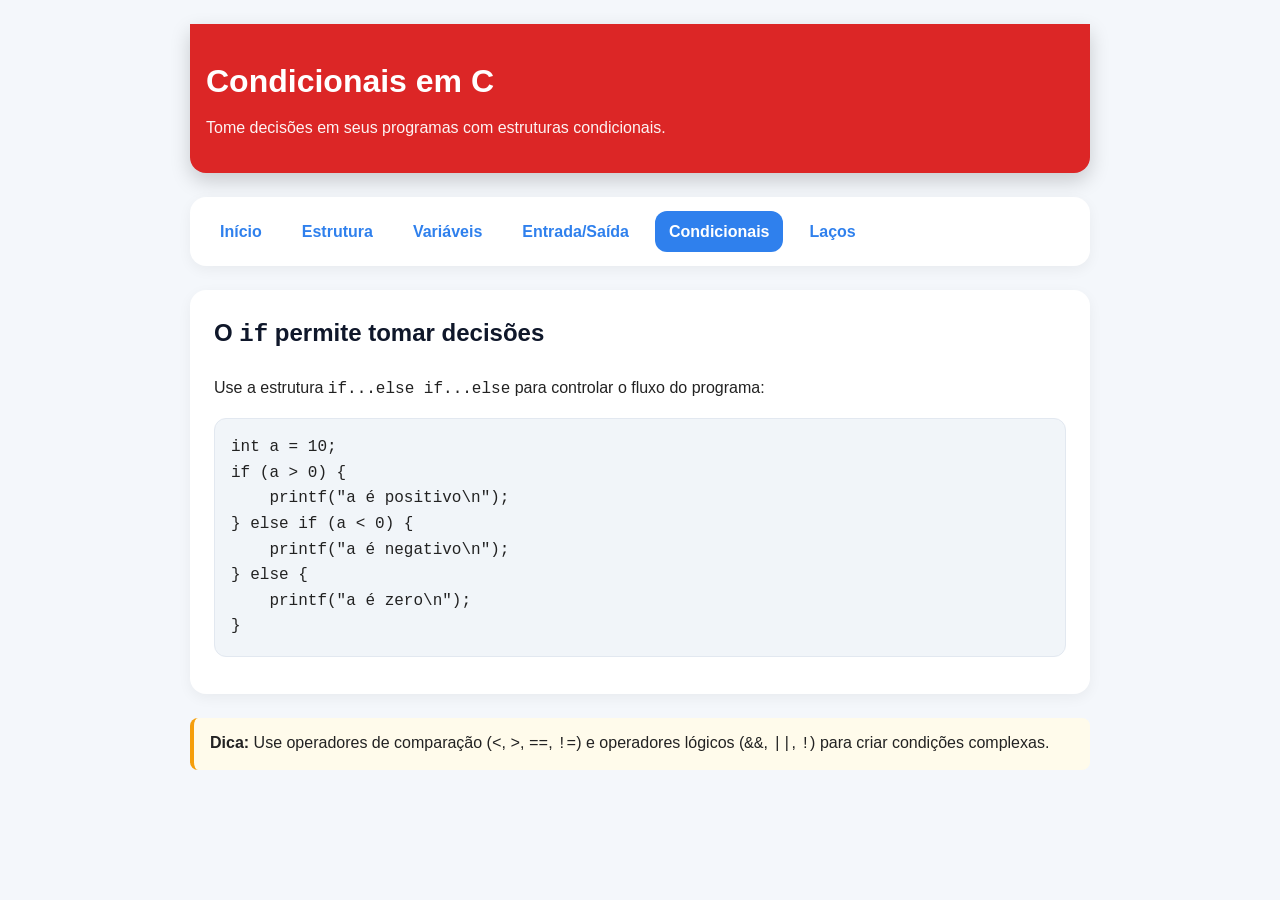
==== condicionais.html @ 55a341fa "Devidindo conteudo em paginas" ====
<!DOCTYPE html>
<html lang="pt-BR">
    <head>
        <meta charset="utf-8">
        <meta name="viewport" content="width=device-width, initial-scale=1.0">
        <title>Programação em C - Condicionais</title>
        <link rel="stylesheet" href="estilo.css">
    </head>
    <body>
        <div class="container">
            <header class="condicional-header">
                <h1>Condicionais em C</h1>
                <p>Tome decisões em seus programas com estruturas condicionais.</p>
            </header>
            <nav class="navbar">
                <a href="index.html" class="nav-link">Início</a>
                <a href="estrutura.html" class="nav-link">Estrutura</a>
                <a href="variaveis.html" class="nav-link">Variáveis</a>
                <a href="entradasaida.html" class="nav-link">Entrada/Saída</a>
                <a href="condicionais.html" class="nav-link active">Condicionais</a>
                <a href="lop.html" class="nav-link">Laços</a>
            </nav>

            <section>
                <h2>O <code>if</code> permite tomar decisões</h2>
                <p>Use a estrutura <code>if...else if...else</code> para controlar o fluxo do programa:</p>
                <pre><code>int a = 10;
if (a > 0) {
    printf("a é positivo\n");
} else if (a < 0) {
    printf("a é negativo\n");
} else {
    printf("a é zero\n");
}</code></pre>
            </section>

            <div class="note">
                <strong>Dica:</strong> Use operadores de comparação (<code>&lt;</code>, <code>&gt;</code>, <code>==</code>, <code>!=</code>) e operadores lógicos (<code>&&</code>, <code>||</code>, <code>!</code>) para criar condições complexas.
            </div>
        </div>
    </body>
</html>
---- estilo.css ----
﻿body {
    font-family: Arial, sans-serif;
    line-height: 1.6;
    margin: 0;
    padding: 0;
    background: #f4f7fb;
    color: #222;
}

.container {
    max-width: 900px;
    margin: 0 auto;
    padding: 24px 16px 48px;
}

header {
    color: white;
    padding: 32px 16px;
    border-radius: 0 0 16px 16px;
    box-shadow: 0 8px 20px rgba(0, 0, 0, 0.18);
}

header h1 {
    margin: 0 0 8px;
    font-size: 2rem;
}

header p {
    margin: 0;
    opacity: 0.95;
}

.index-header {
    background: #2f80ed;
}

.loops-header {
    background: #16a34a;
}

.estrutura-header {
    background: #9333ea;
}

.variaveis-header {
    background: #0891b2;
}

.entrada-header {
    background: #ea580c;
}

.condicional-header {
    background: #dc2626;
}

.navbar {
    display: flex;
    gap: 12px;
    margin: 24px 0 0;
    padding: 14px 16px;
    border-radius: 16px;
    background: #ffffff;
    box-shadow: 0 4px 14px rgba(0, 0, 0, 0.05);
    position: sticky;
    top: 16px;
    z-index: 10;
}

.nav-link {
    display: inline-block;
    color: #2f80ed;
    text-decoration: none;
    font-weight: 700;
    padding: 8px 14px;
    border-radius: 12px;
    transition: background 0.2s ease, color 0.2s ease;
}

.nav-link:hover,
.nav-link.active {
    background: #2f80ed;
    color: white;
}

section {
    background: white;
    border-radius: 16px;
    margin: 24px 0;
    padding: 24px;
    box-shadow: 0 4px 14px rgba(0, 0, 0, 0.05);
}

h2 {
    color: #0f172a;
    margin-top: 0;
}

pre {
    background: #f1f5f9;
    padding: 16px;
    border-radius: 12px;
    overflow-x: auto;
    border: 1px solid #e2e8f0;
}

code {
    font-family: 'Courier New', monospace;
}

ul {
    margin: 0;
    padding-left: 20px;
}

.note {
    background: #fffbeb;
    border-left: 4px solid #f59e0b;
    padding: 12px 16px;
    margin: 16px 0 0;
    border-radius: 8px;
}

.link-button {
    display: inline-block;
    margin-top: 16px;
    padding: 12px 20px;
    background: #2f80ed;
    color: white;
    text-decoration: none;
    border-radius: 12px;
    transition: background 0.2s ease;
}

.link-button:hover {
    background: #1d60c7;
}
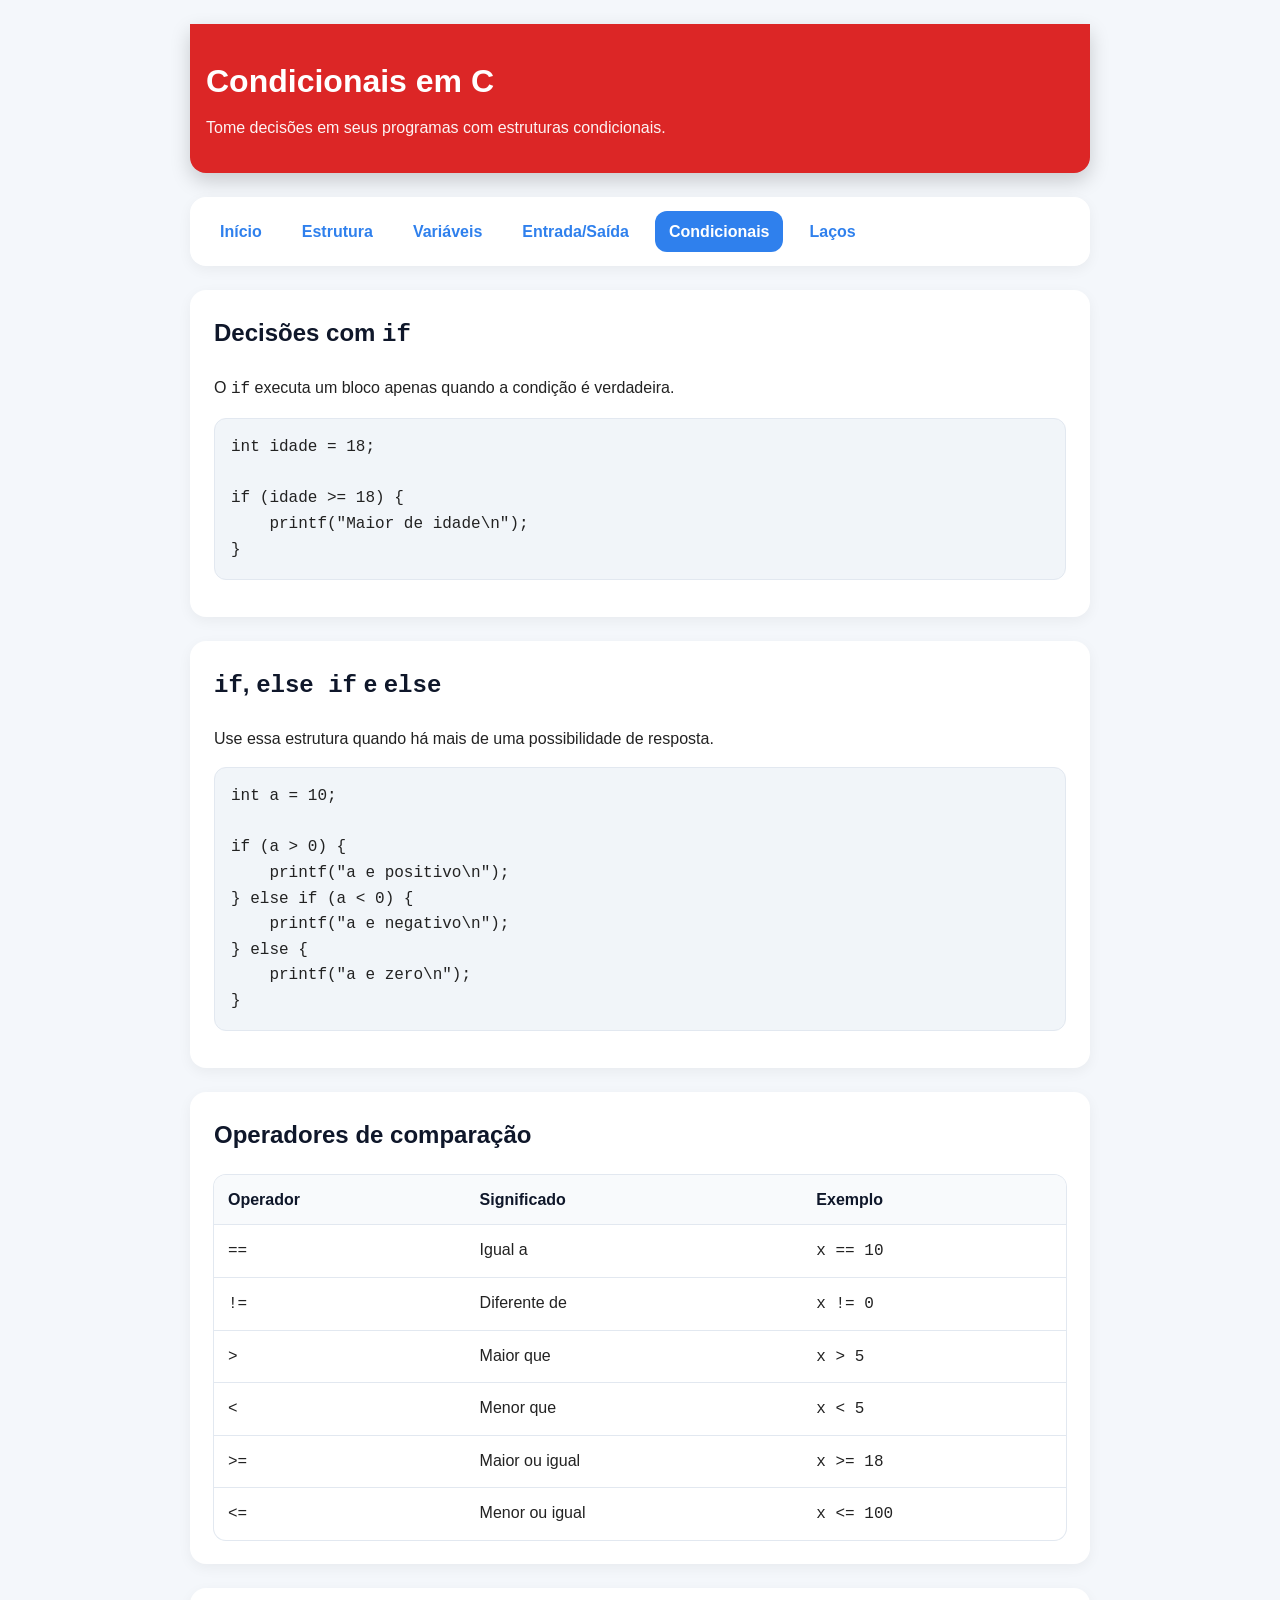
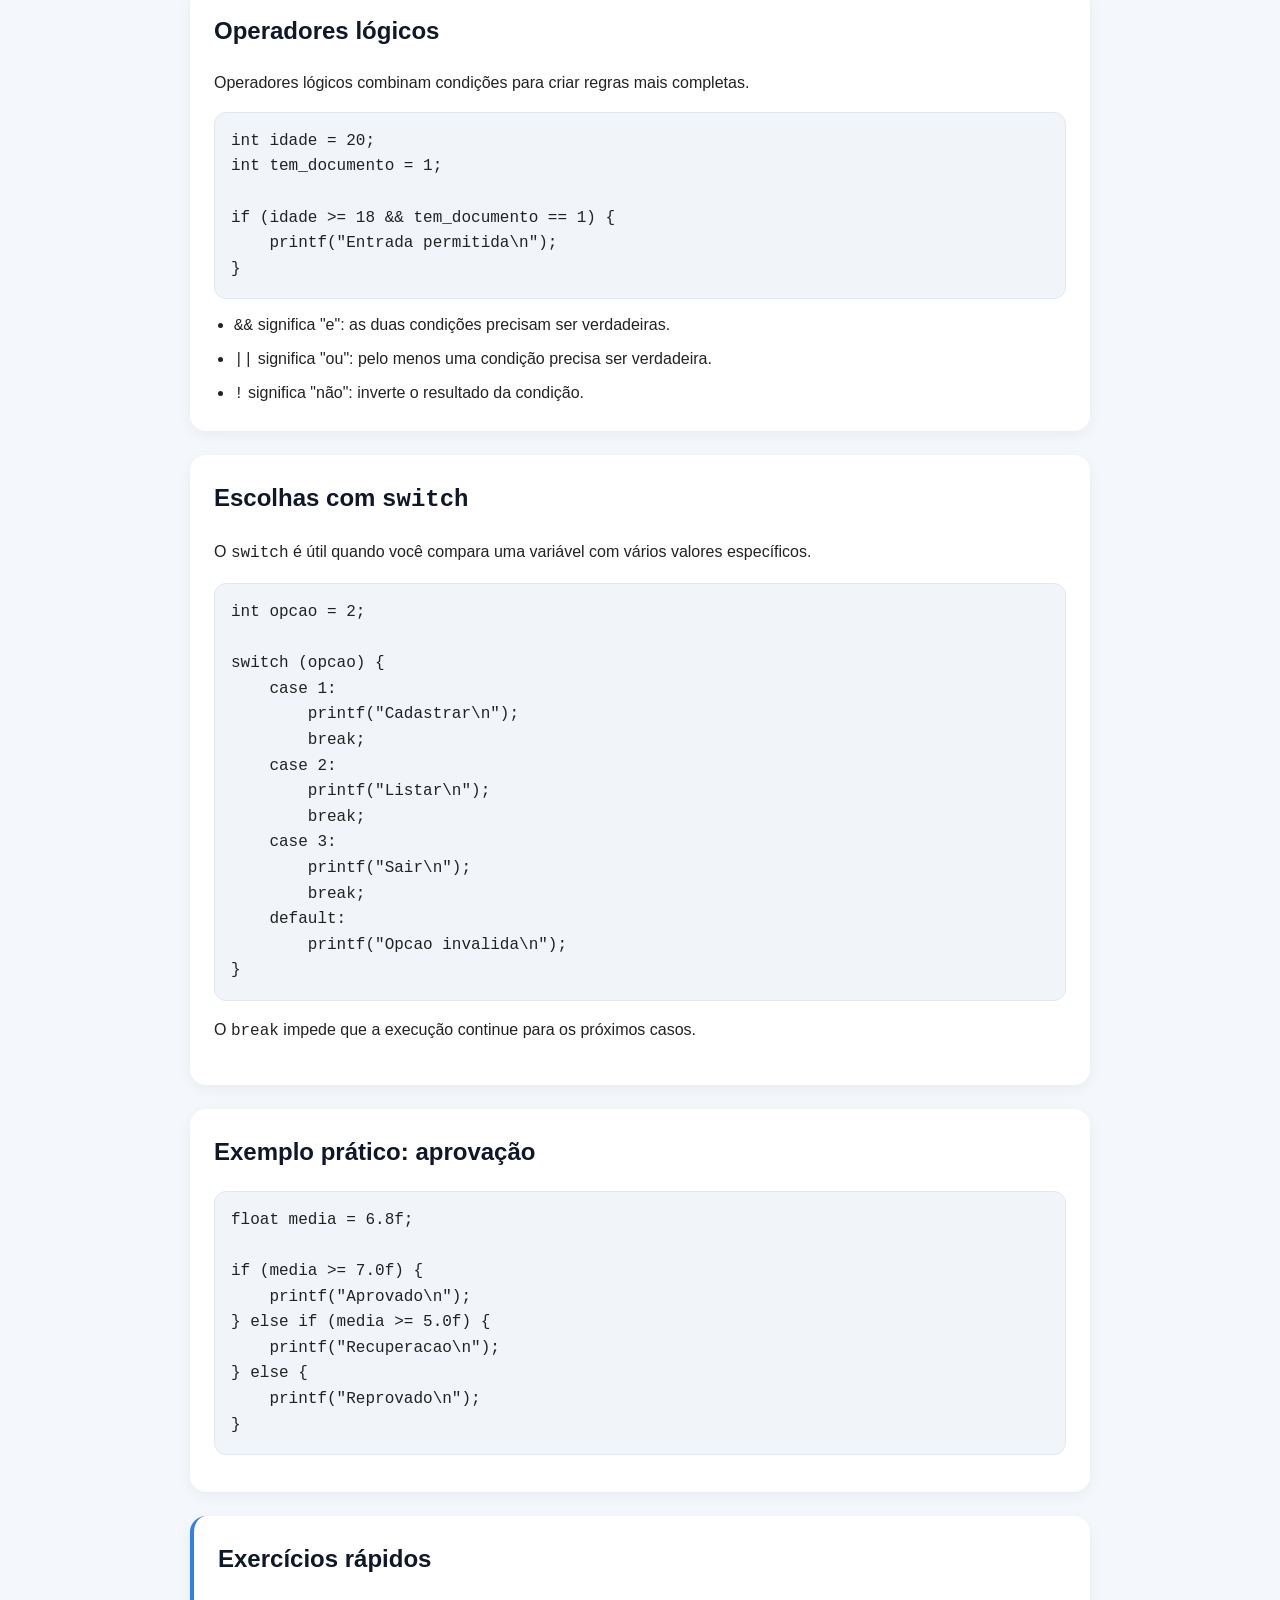
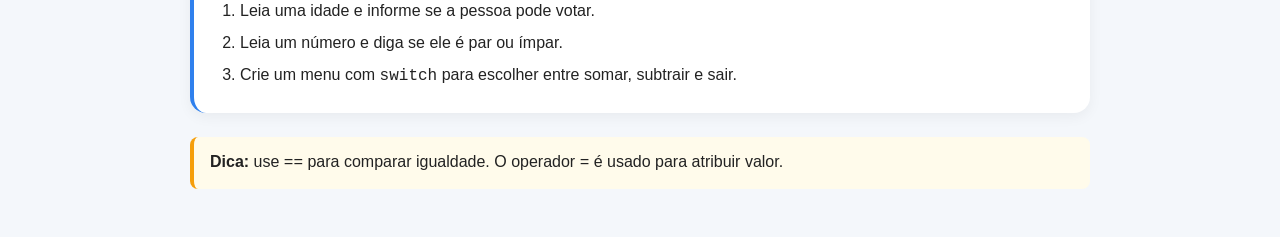
==== commit e52a1573: "Adicionando mais recursos mais material" ====
--- a/condicionais.html
+++ b/condicionais.html
@@ -22,20 +22,135 @@
             </nav>
 
             <section>
-                <h2>O <code>if</code> permite tomar decisões</h2>
-                <p>Use a estrutura <code>if...else if...else</code> para controlar o fluxo do programa:</p>
-                <pre><code>int a = 10;
-if (a > 0) {
-    printf("a é positivo\n");
-} else if (a < 0) {
-    printf("a é negativo\n");
-} else {
-    printf("a é zero\n");
+                <h2>Decisões com <code>if</code></h2>
+                <p>O <code>if</code> executa um bloco apenas quando a condição é verdadeira.</p>
+                <pre><code>int idade = 18;
+
+if (idade >= 18) {
+    printf("Maior de idade\n");
 }</code></pre>
             </section>
 
+            <section>
+                <h2><code>if</code>, <code>else if</code> e <code>else</code></h2>
+                <p>Use essa estrutura quando há mais de uma possibilidade de resposta.</p>
+                <pre><code>int a = 10;
+
+if (a > 0) {
+    printf("a e positivo\n");
+} else if (a < 0) {
+    printf("a e negativo\n");
+} else {
+    printf("a e zero\n");
+}</code></pre>
+            </section>
+
+            <section>
+                <h2>Operadores de comparação</h2>
+                <table>
+                    <thead>
+                        <tr>
+                            <th>Operador</th>
+                            <th>Significado</th>
+                            <th>Exemplo</th>
+                        </tr>
+                    </thead>
+                    <tbody>
+                        <tr>
+                            <td><code>==</code></td>
+                            <td>Igual a</td>
+                            <td><code>x == 10</code></td>
+                        </tr>
+                        <tr>
+                            <td><code>!=</code></td>
+                            <td>Diferente de</td>
+                            <td><code>x != 0</code></td>
+                        </tr>
+                        <tr>
+                            <td><code>&gt;</code></td>
+                            <td>Maior que</td>
+                            <td><code>x &gt; 5</code></td>
+                        </tr>
+                        <tr>
+                            <td><code>&lt;</code></td>
+                            <td>Menor que</td>
+                            <td><code>x &lt; 5</code></td>
+                        </tr>
+                        <tr>
+                            <td><code>&gt;=</code></td>
+                            <td>Maior ou igual</td>
+                            <td><code>x &gt;= 18</code></td>
+                        </tr>
+                        <tr>
+                            <td><code>&lt;=</code></td>
+                            <td>Menor ou igual</td>
+                            <td><code>x &lt;= 100</code></td>
+                        </tr>
+                    </tbody>
+                </table>
+            </section>
+
+            <section>
+                <h2>Operadores lógicos</h2>
+                <p>Operadores lógicos combinam condições para criar regras mais completas.</p>
+                <pre><code>int idade = 20;
+int tem_documento = 1;
+
+if (idade >= 18 && tem_documento == 1) {
+    printf("Entrada permitida\n");
+}</code></pre>
+                <ul>
+                    <li><code>&&</code> significa "e": as duas condições precisam ser verdadeiras.</li>
+                    <li><code>||</code> significa "ou": pelo menos uma condição precisa ser verdadeira.</li>
+                    <li><code>!</code> significa "não": inverte o resultado da condição.</li>
+                </ul>
+            </section>
+
+            <section>
+                <h2>Escolhas com <code>switch</code></h2>
+                <p>O <code>switch</code> é útil quando você compara uma variável com vários valores específicos.</p>
+                <pre><code>int opcao = 2;
+
+switch (opcao) {
+    case 1:
+        printf("Cadastrar\n");
+        break;
+    case 2:
+        printf("Listar\n");
+        break;
+    case 3:
+        printf("Sair\n");
+        break;
+    default:
+        printf("Opcao invalida\n");
+}</code></pre>
+                <p>O <code>break</code> impede que a execução continue para os próximos casos.</p>
+            </section>
+
+            <section>
+                <h2>Exemplo prático: aprovação</h2>
+                <pre><code>float media = 6.8f;
+
+if (media >= 7.0f) {
+    printf("Aprovado\n");
+} else if (media >= 5.0f) {
+    printf("Recuperacao\n");
+} else {
+    printf("Reprovado\n");
+}</code></pre>
+            </section>
+
+            <section class="exercise">
+                <h2>Exercícios rápidos</h2>
+                <ol>
+                    <li>Leia uma idade e informe se a pessoa pode votar.</li>
+                    <li>Leia um número e diga se ele é par ou ímpar.</li>
+                    <li>Crie um menu com <code>switch</code> para escolher entre somar, subtrair e sair.</li>
+                </ol>
+            </section>
+
             <div class="note">
-                <strong>Dica:</strong> Use operadores de comparação (<code>&lt;</code>, <code>&gt;</code>, <code>==</code>, <code>!=</code>) e operadores lógicos (<code>&&</code>, <code>||</code>, <code>!</code>) para criar condições complexas.
+                <strong>Dica:</strong> use <code>==</code> para comparar igualdade. O operador <code>=</code> é usado para atribuir valor.
             </div>
         </div>
     </body>
--- a/estilo.css
+++ b/estilo.css
@@ -113,12 +113,52 @@
     padding-left: 20px;
 }
 
+ol {
+    margin: 0;
+    padding-left: 22px;
+}
+
+li + li {
+    margin-top: 6px;
+}
+
+table {
+    width: 100%;
+    border-collapse: collapse;
+    margin-top: 16px;
+    overflow: hidden;
+    border-radius: 12px;
+    background: #ffffff;
+    box-shadow: 0 0 0 1px #e2e8f0;
+}
+
+th,
+td {
+    padding: 12px 14px;
+    text-align: left;
+    border-bottom: 1px solid #e2e8f0;
+    vertical-align: top;
+}
+
+th {
+    background: #f8fafc;
+    color: #0f172a;
+}
+
+tr:last-child td {
+    border-bottom: 0;
+}
+
 .note {
     background: #fffbeb;
     border-left: 4px solid #f59e0b;
     padding: 12px 16px;
     margin: 16px 0 0;
     border-radius: 8px;
+}
+
+.exercise {
+    border-left: 4px solid #2f80ed;
 }
 
 .link-button {
@@ -135,3 +175,106 @@
 .link-button:hover {
     background: #1d60c7;
 }
+
+/* Responsivo para dispositivos móveis */
+@media (max-width: 768px) {
+    .navbar {
+        flex-wrap: wrap;
+        gap: 8px;
+        padding: 10px 12px;
+    }
+
+    .nav-link {
+        padding: 6px 10px;
+        font-size: 0.9rem;
+    }
+
+    header h1 {
+        font-size: 1.5rem;
+    }
+
+    header p {
+        font-size: 0.95rem;
+    }
+
+    section {
+        padding: 16px;
+    }
+
+    h2 {
+        font-size: 1.25rem;
+    }
+
+    pre {
+        padding: 12px;
+        font-size: 0.85rem;
+    }
+
+    table {
+        display: block;
+        overflow-x: auto;
+        white-space: nowrap;
+    }
+
+    th,
+    td {
+        padding: 10px 12px;
+    }
+
+    code {
+        font-size: 0.85rem;
+    }
+
+    .container {
+        padding: 16px;
+    }
+}
+
+@media (max-width: 480px) {
+    .navbar {
+        gap: 8px;
+        padding: 10px 10px;
+    }
+
+    .nav-link {
+        padding: 8px 10px;
+        font-size: 1rem;
+    }
+
+    header {
+        padding: 24px 16px;
+    }
+
+    header h1 {
+        font-size: 1.75rem;
+        margin-bottom: 6px;
+    }
+
+    header p {
+        font-size: 1rem;
+    }
+
+    section {
+        padding: 14px;
+        margin: 16px 0;
+    }
+
+    h2 {
+        font-size: 1.2rem;
+    }
+
+    pre {
+        padding: 10px;
+        font-size: 0.85rem;
+        overflow-x: auto;
+    }
+
+    .note {
+        padding: 10px 14px;
+    }
+
+    .link-button {
+        padding: 12px 18px;
+        font-size: 0.95rem;
+    }
+}
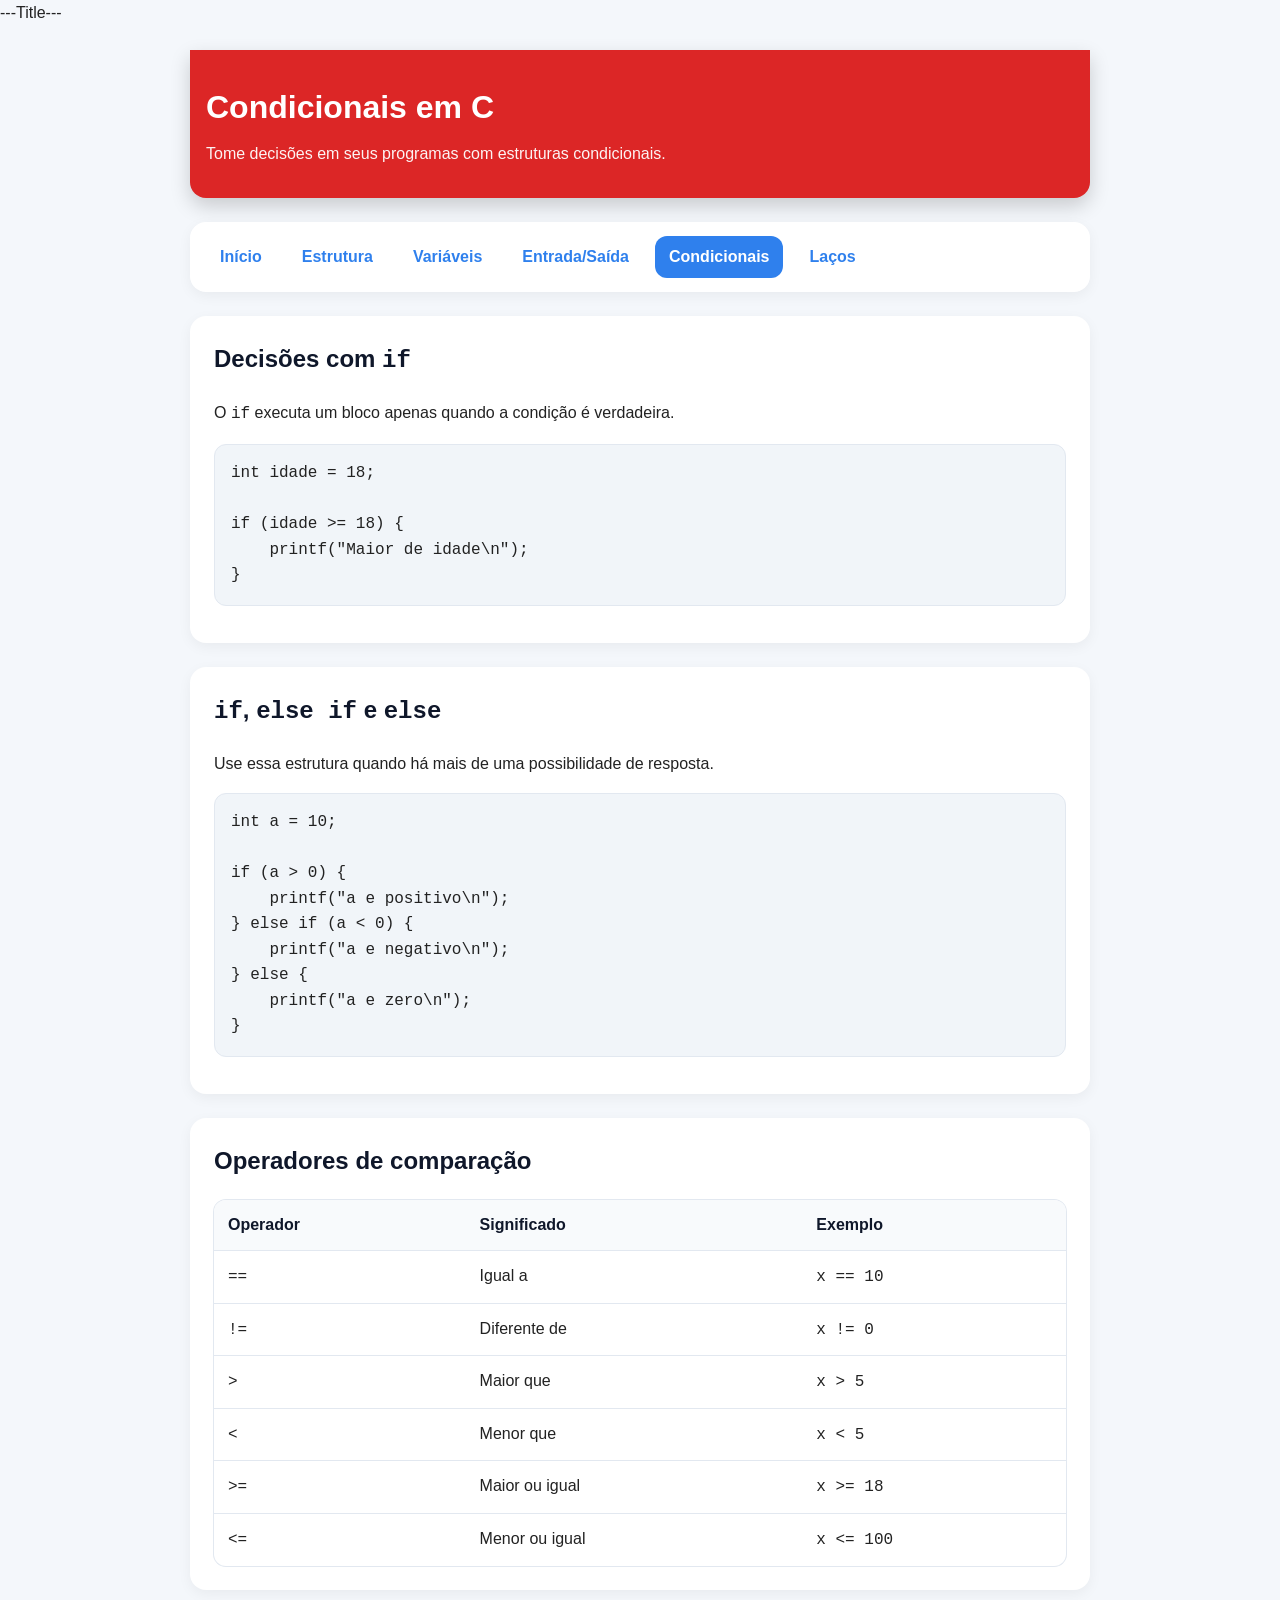
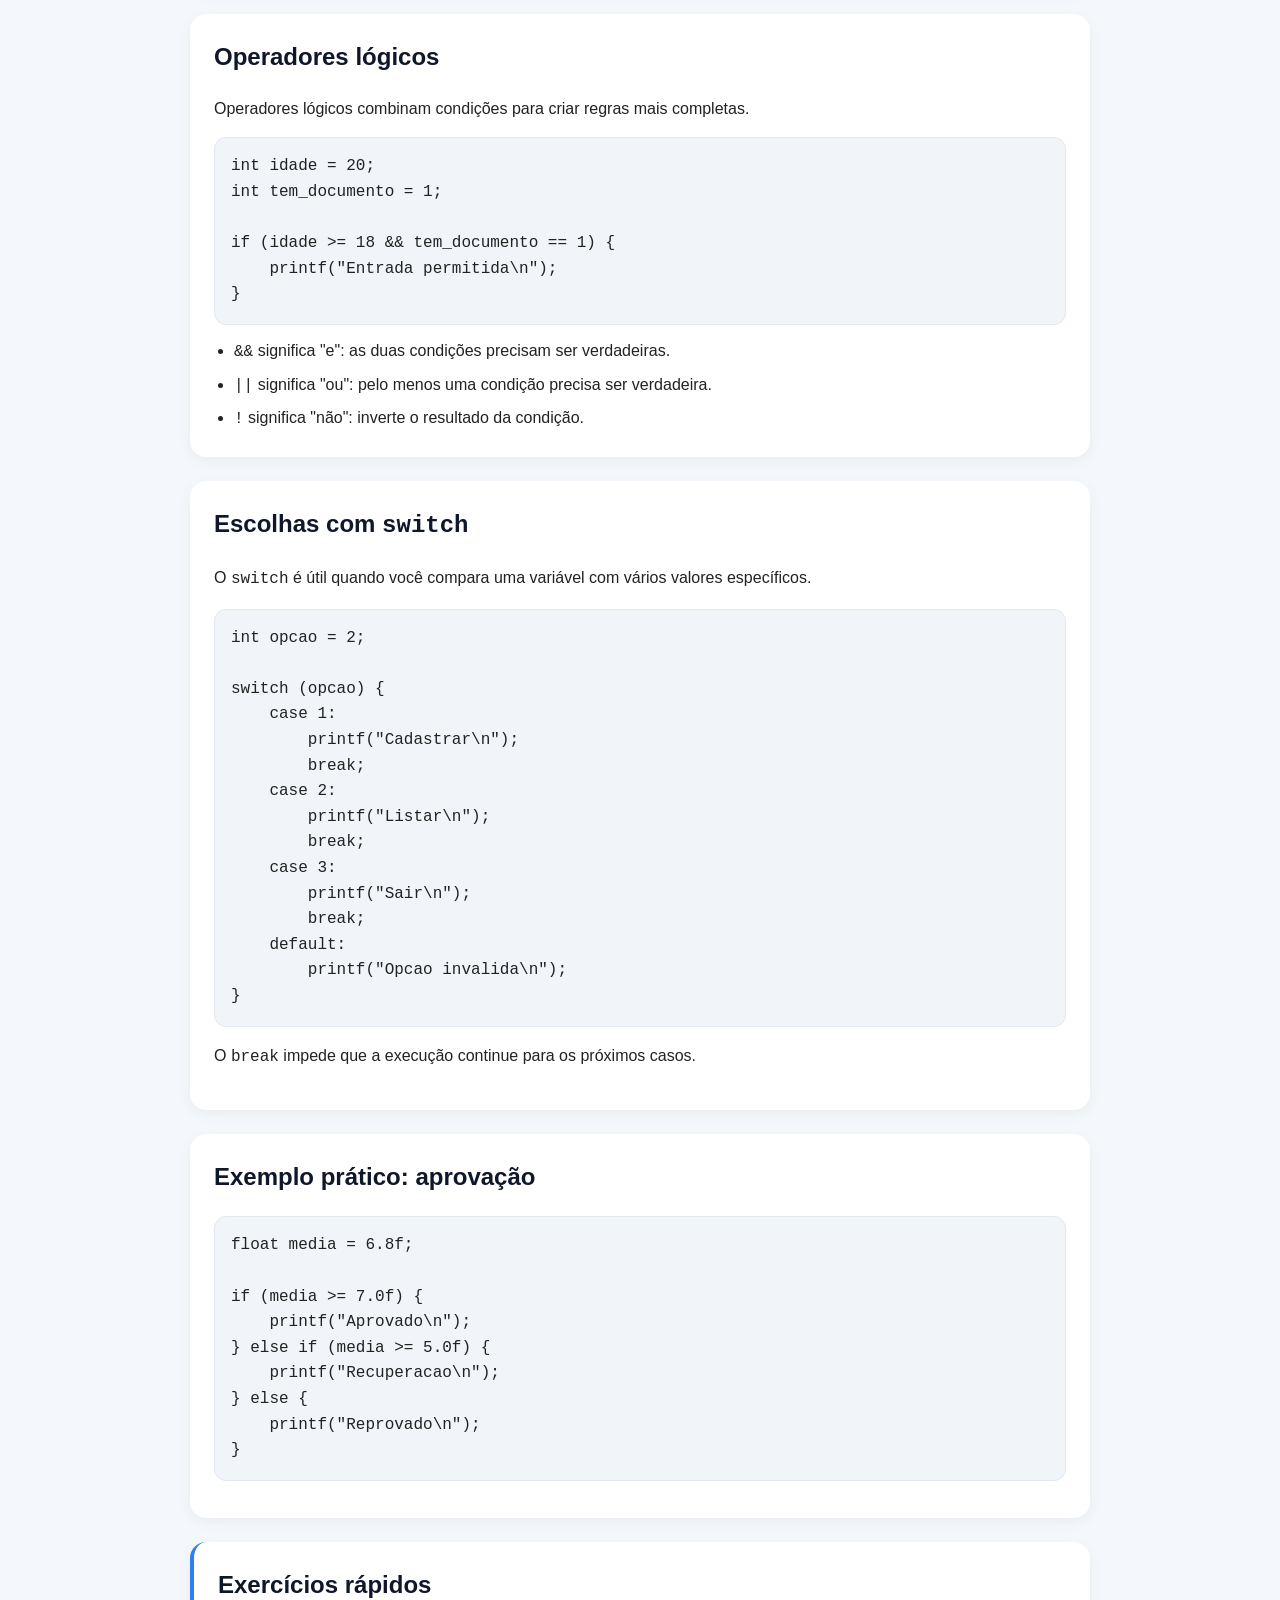
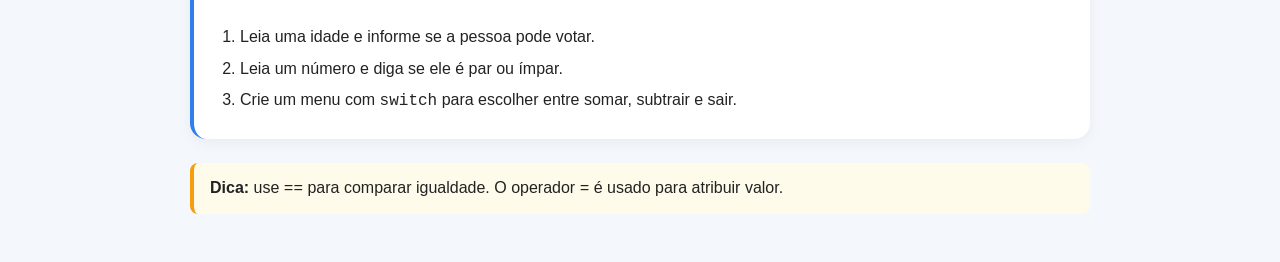
==== commit ff4fec07: "Atualiza título da seção de condicionais em C" ====
--- a/condicionais.html
+++ b/condicionais.html
@@ -6,7 +6,7 @@
         <title>Programação em C - Condicionais</title>
         <link rel="stylesheet" href="estilo.css">
     </head>
-    <body>
+    <body>  ---Title---
         <div class="container">
             <header class="condicional-header">
                 <h1>Condicionais em C</h1>
--- a/estilo.css
+++ b/estilo.css
@@ -83,6 +83,21 @@
     color: white;
 }
 
+.hero-image {
+    margin: 24px 0;
+    border-radius: 16px;
+    overflow: hidden;
+    background: #ffffff;
+    box-shadow: 0 4px 14px rgba(0, 0, 0, 0.05);
+}
+
+.hero-image img {
+    display: block;
+    width: 100%;
+    height: clamp(220px, 42vw, 380px);
+    object-fit: cover;
+}
+
 section {
     background: white;
     border-radius: 16px;
@@ -201,6 +216,15 @@
         padding: 16px;
     }
 
+    .hero-image {
+        margin: 18px 0;
+        border-radius: 14px;
+    }
+
+    .hero-image img {
+        height: clamp(180px, 55vw, 300px);
+    }
+
     h2 {
         font-size: 1.25rem;
     }
@@ -259,6 +283,15 @@
         margin: 16px 0;
     }
 
+    .hero-image {
+        margin: 16px 0;
+        border-radius: 12px;
+    }
+
+    .hero-image img {
+        height: 210px;
+    }
+
     h2 {
         font-size: 1.2rem;
     }
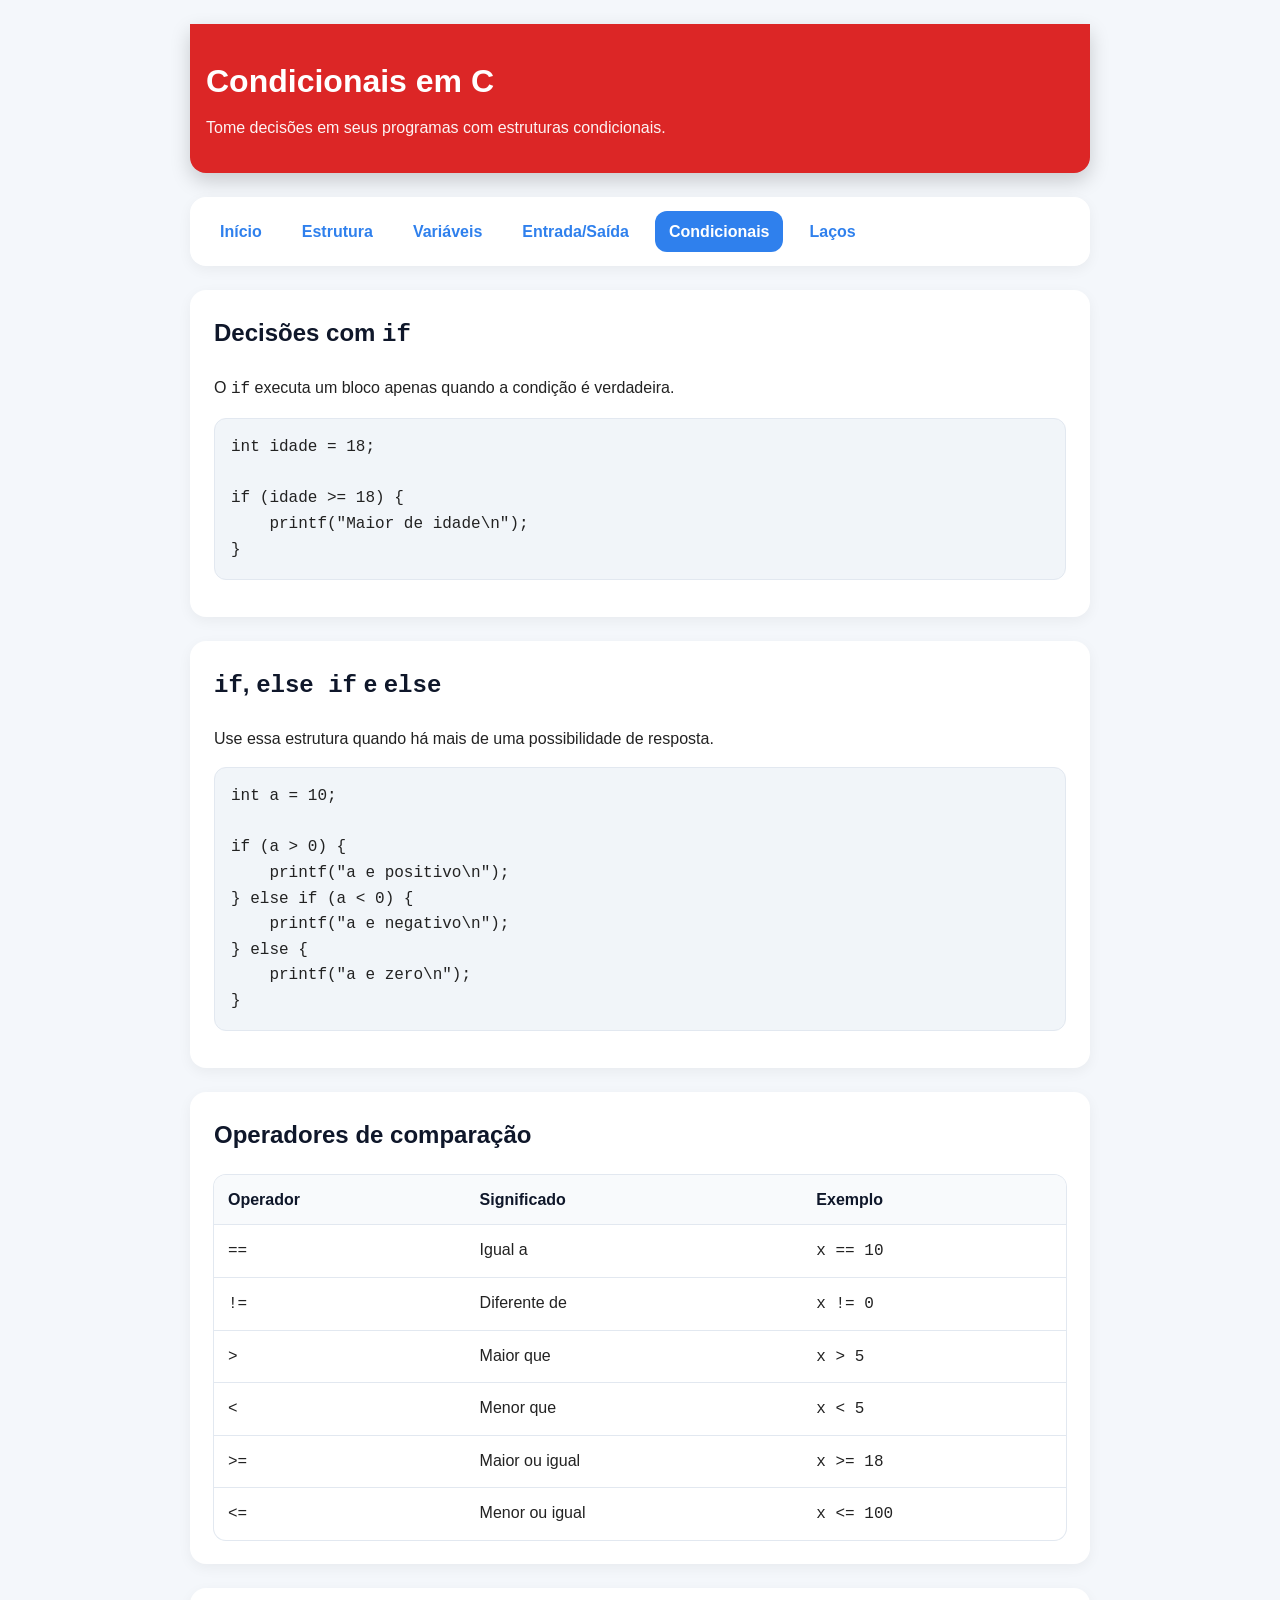
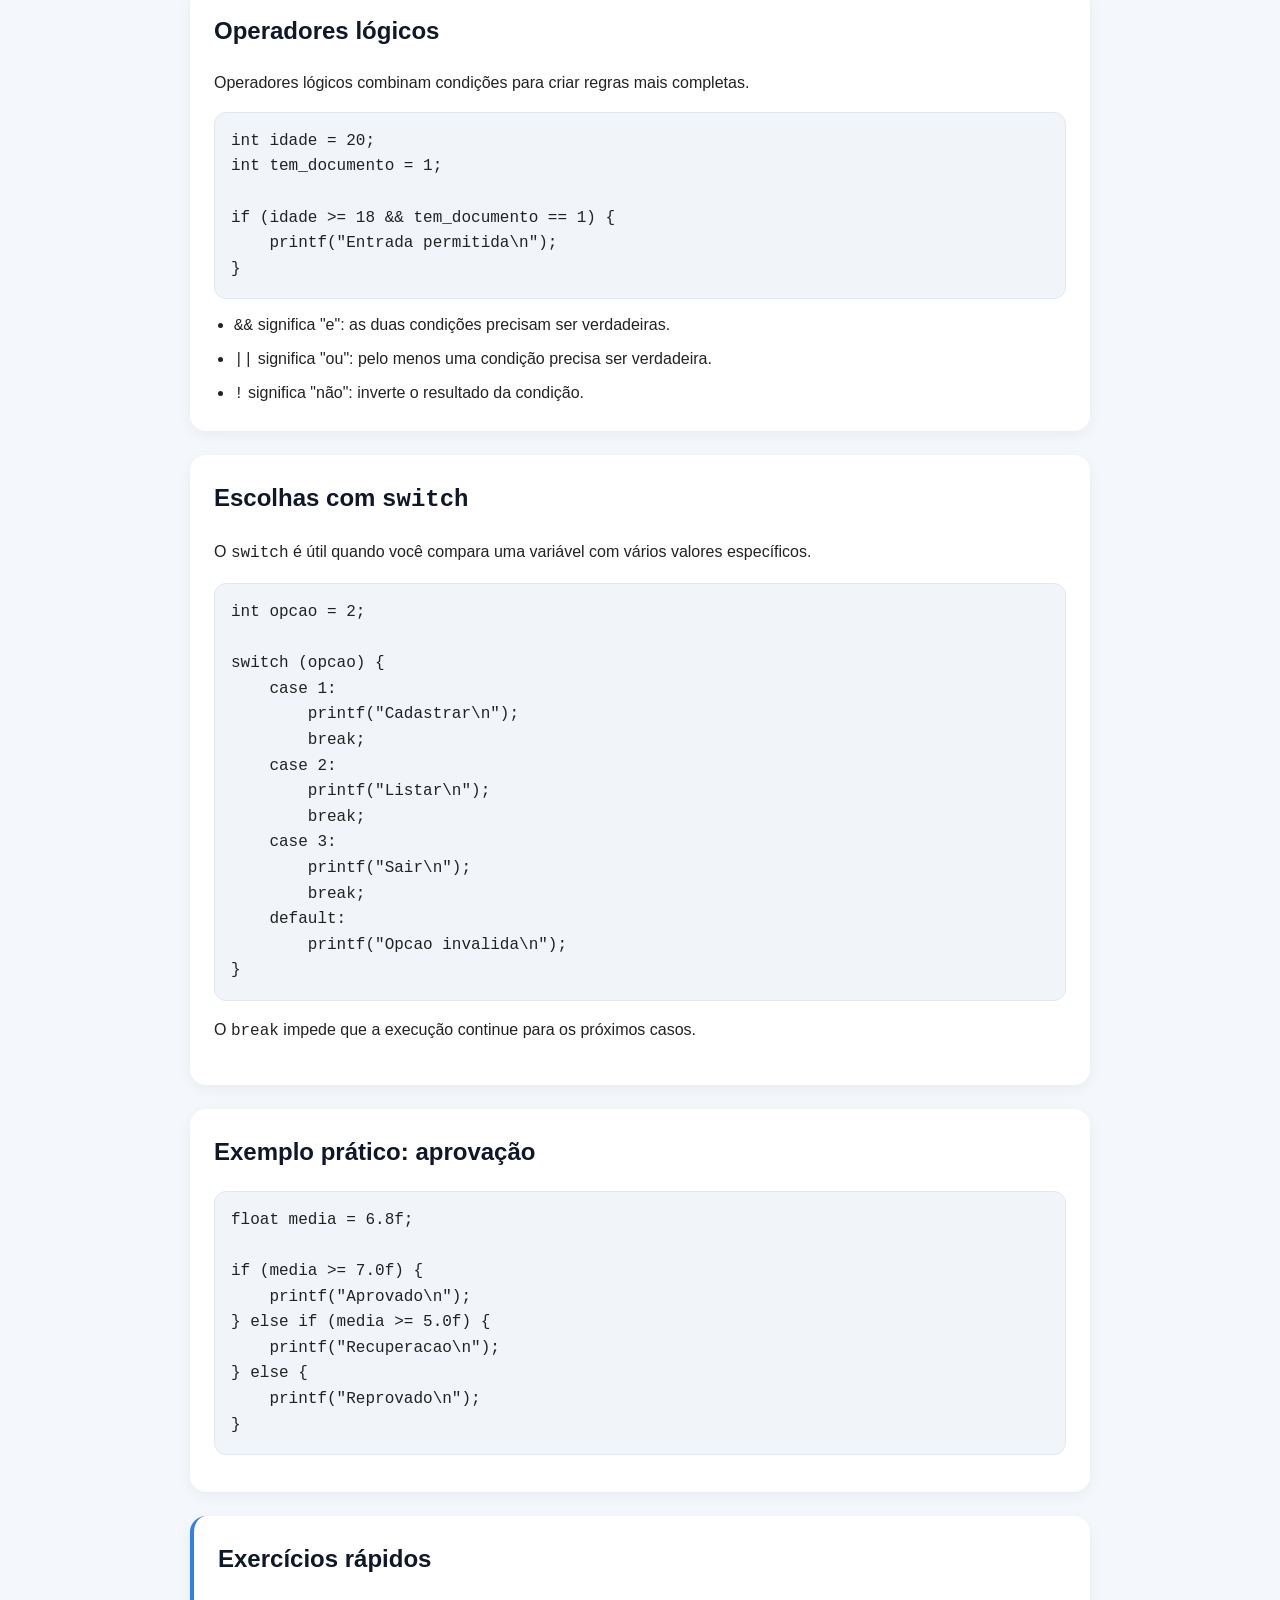
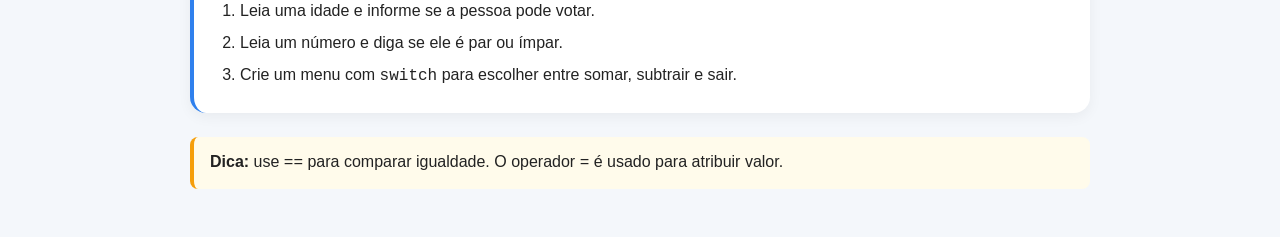
==== commit eb95e8cf: "Cirrigindo textos - termux" ====
--- a/condicionais.html
+++ b/condicionais.html
@@ -6,7 +6,7 @@
         <title>Programação em C - Condicionais</title>
         <link rel="stylesheet" href="estilo.css">
     </head>
-    <body>  ---Title---
+    <body>  
         <div class="container">
             <header class="condicional-header">
                 <h1>Condicionais em C</h1>
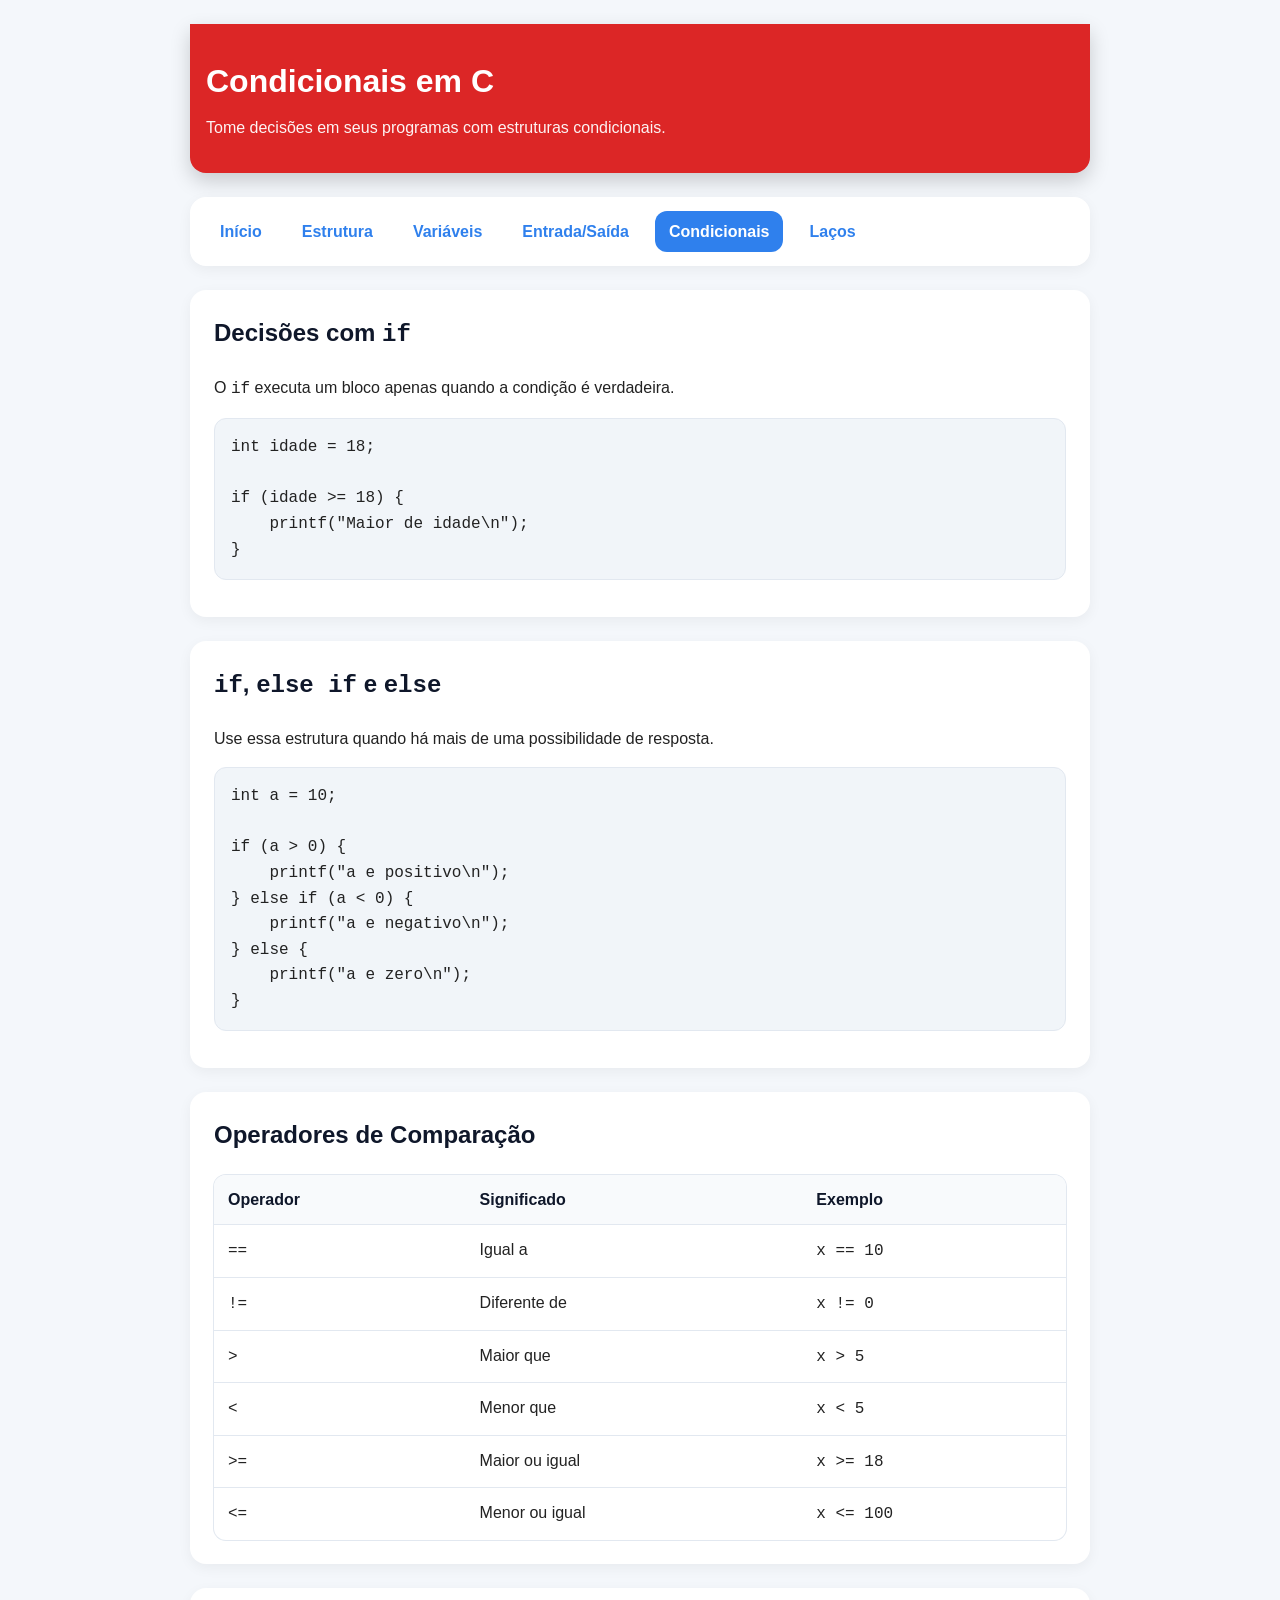
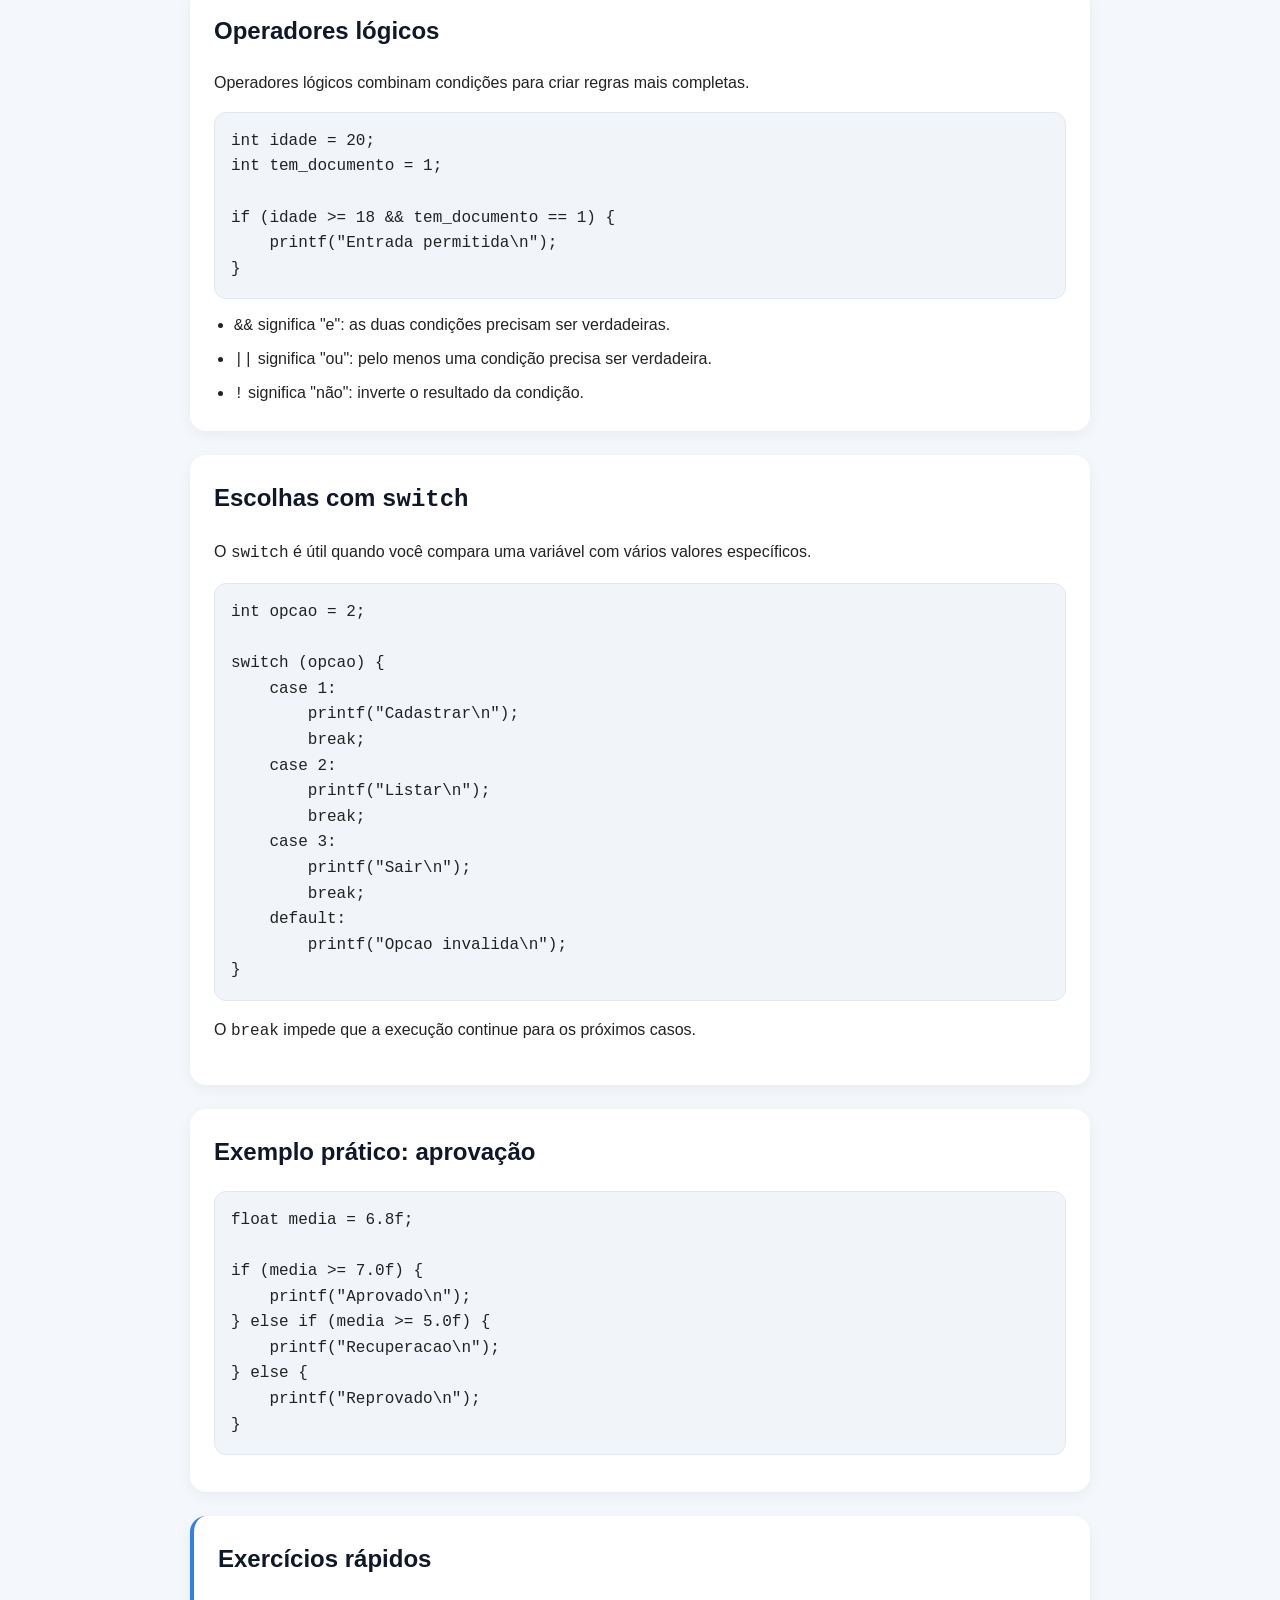
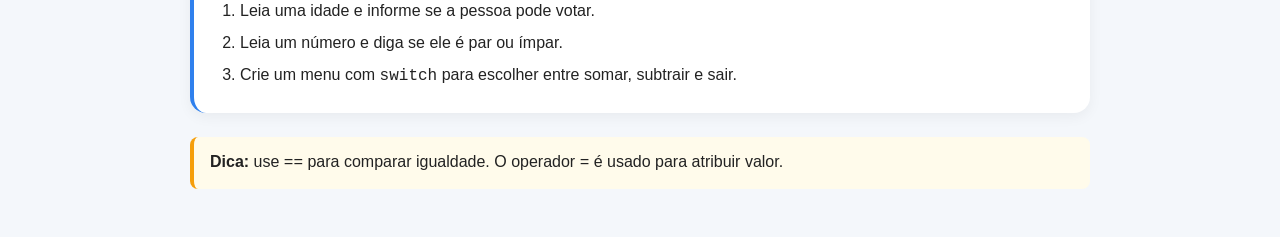
==== commit 794b8236: "Testando commit peloWebCode" ====
--- a/condicionais.html
+++ b/condicionais.html
@@ -46,7 +46,7 @@
             </section>
 
             <section>
-                <h2>Operadores de comparação</h2>
+                <h2>Operadores de Comparação</h2>
                 <table>
                     <thead>
                         <tr>
